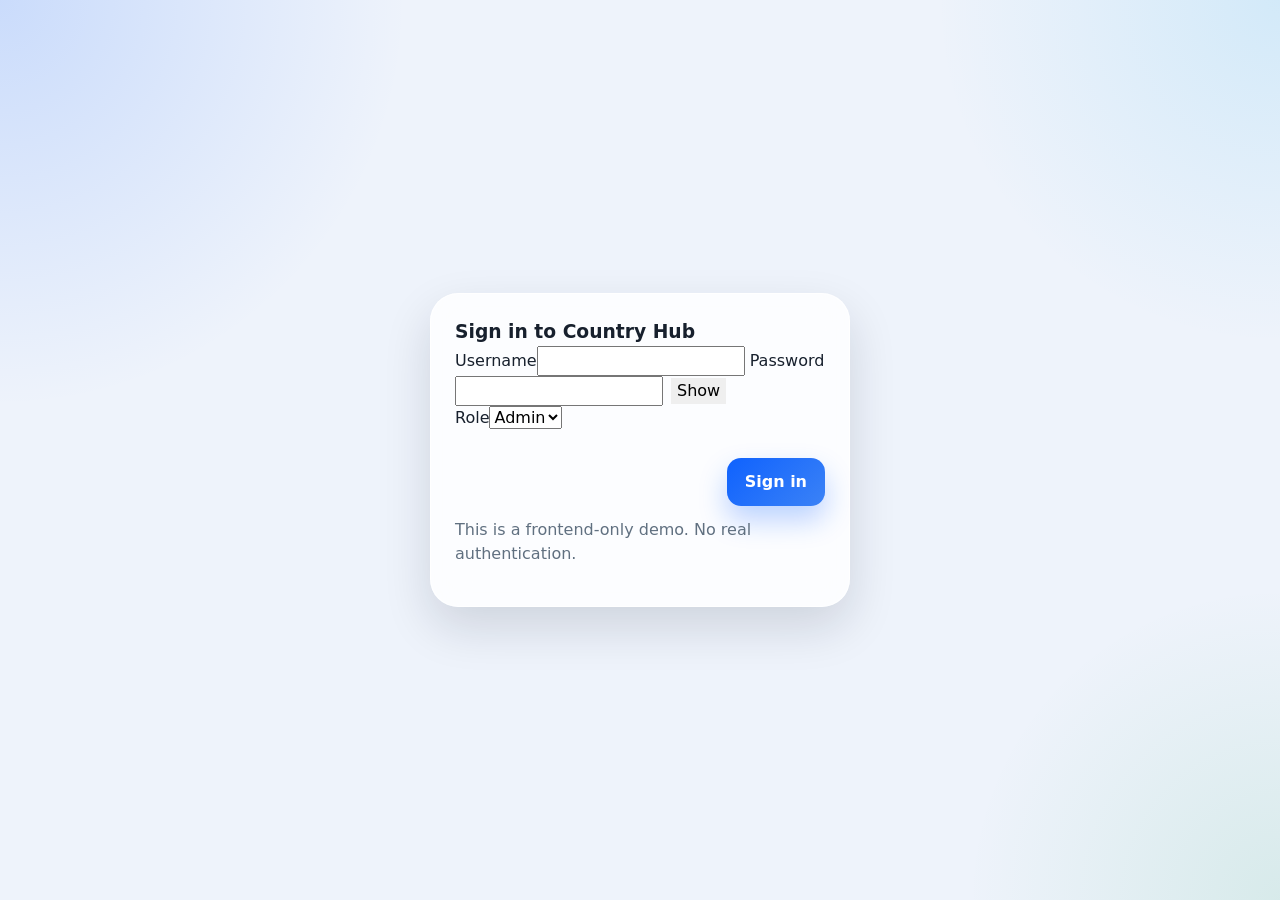
==== analytics.html @ e21aedff "chore: add remaining pages and page controllers" ====
<!doctype html>
<html lang="en">
<head>
  <meta charset="utf-8">
  <meta name="viewport" content="width=device-width,initial-scale=1">
  <title>Analytics — Country Hub</title>
  <link rel="stylesheet" href="css/style.css">
</head>
<body>
  <div id="topbar-container"></div>
  <div id="sidebar-container"></div>
  <main class="main-panel">
    <section class="panel">
      <div class="panel-header"><h3>Analytics</h3></div>
      <div class="panel-body">
        <div class="stat-card">
          <h4>Largest population</h4>
          <div id="largest"></div>
        </div>
        <div class="stat-card">
          <h4>Smallest population</h4>
          <div id="smallest"></div>
        </div>
        <div class="stat-card">
          <h4>Average population</h4>
          <div id="avg"></div>
        </div>
        <div class="stat-card">
          <h4>Countries per continent</h4>
          <div id="perContinent"></div>
        </div>
      </div>
    </section>
  </main>

  <script src="js/storage.js"></script>
  <script src="js/ui.js"></script>
  <script src="js/common.js"></script>
  <script src="js/analytics.js"></script>
</body>
</html>
---- css/style.css ----
:root {
  color-scheme: light;
  --bg: #eef3fb;
  --surface: #ffffff;
  --text: #17202d;
  --muted: #607080;
  --border: rgba(27, 36, 48, 0.1);
  --shadow: 0 20px 48px rgba(15, 23, 42, 0.14);
  --shadow-soft: 0 12px 26px rgba(15, 23, 42, 0.08);
  --primary: #0f62fe;
  --primary-dark: #0b4fd6;
  --success: #0f9d58;
  --warning: #c77700;
  --danger: #cb2d3e;
  --info: #0ea5e9;
  --radius-xl: 28px;
  --radius-lg: 20px;
  --radius-md: 16px;
  --transition: all 0.25s ease;
}

:root[data-theme="dark"] {
  color-scheme: dark;
  --bg: #0f1419;
  --surface: #1a1f2e;
  --text: #e8ecf1;
  --muted: #8d9aaf;
  --border: rgba(232, 236, 241, 0.1);
  --shadow: 0 20px 48px rgba(0, 0, 0, 0.4);
  --shadow-soft: 0 12px 26px rgba(0, 0, 0, 0.3);
}

* {
  box-sizing: border-box;
}

html {
  scroll-behavior: smooth;
}

body {
  margin: 0;
  min-height: 100vh;
  background:
    radial-gradient(circle at top left, rgba(15, 98, 254, 0.16), transparent 26%),
    radial-gradient(circle at right top, rgba(14, 165, 233, 0.12), transparent 22%),
    radial-gradient(circle at bottom right, rgba(15, 157, 88, 0.1), transparent 20%),
    var(--bg);
  color: var(--text);
  font-family: system-ui, -apple-system, BlinkMacSystemFont, "Segoe UI", sans-serif;
  line-height: 1.5;
  transition: var(--transition);
}

button,
input,
select {
  font: inherit;
  transition: var(--transition);
}

button {
  cursor: pointer;
  border: 0;
}

button:focus-visible,
input:focus-visible,
select:focus-visible {
  outline: 3px solid rgba(15, 98, 254, 0.25);
  outline-offset: 2px;
}

img {
  max-width: 100%;
  display: block;
}

.app-shell {
  display: grid;
  grid-template-columns: 280px minmax(0, 1fr);
  min-height: 100vh;
}

.sidebar {
  padding: 28px 20px;
  background: linear-gradient(180deg, #07101f 0%, #102240 100%);
  color: #eaf1ff;
  display: flex;
  flex-direction: column;
  gap: 28px;
  position: sticky;
  top: 0;
  align-self: start;
  min-height: 100vh;
  box-shadow: 0 24px 60px rgba(7, 16, 31, 0.22);
}

.brand {
  display: flex;
  align-items: center;
  gap: 14px;
}

.brand-mark {
  width: 52px;
  height: 52px;
  border-radius: 18px;
  display: grid;
  place-items: center;
  background: linear-gradient(135deg, #1f7aff, #69a6ff);
  color: white;
  font-weight: 800;
  letter-spacing: 0.08em;
  box-shadow: 0 16px 30px rgba(15, 98, 254, 0.35);
}

.brand h1 {
  margin: 0;
  font-size: 1.1rem;
}

.sidebar-nav {
  display: grid;
  gap: 10px;
}

.nav-item {
  text-decoration: none;
  color: rgba(234, 241, 255, 0.82);
  padding: 14px 16px;
  border-radius: 16px;
  background: rgba(255, 255, 255, 0.04);
  transition: transform 0.22s ease, background 0.22s ease, color 0.22s ease, box-shadow 0.22s ease;
}

.nav-item:hover,
.nav-item.active {
  background: rgba(255, 255, 255, 0.12);
  color: white;
  transform: translateX(4px);
  box-shadow: inset 0 0 0 1px rgba(255, 255, 255, 0.06);
}

.main-panel {
  padding: 28px;
  min-width: 0;
}

.topbar {
  background: rgba(255, 255, 255, 0.78);
  backdrop-filter: blur(18px);
  border: 1px solid rgba(255, 255, 255, 0.7);
  box-shadow: var(--shadow-soft);
  border-radius: var(--radius-xl);
  padding: 20px 22px;
  display: flex;
  align-items: center;
  justify-content: space-between;
  gap: 20px;
  margin-bottom: 24px;
  animation: fadeUp 0.45s ease both;
  transition: var(--transition);
}

:root[data-theme="dark"] .topbar {
  background: rgba(26, 31, 46, 0.78);
  border-color: rgba(232, 236, 241, 0.1);
}

.topbar h2,
.panel h3,
.modal-header h3,
.empty-state h4 {
  margin: 0;
}

.topbar-actions {
  display: flex;
  align-items: center;
  gap: 12px;
  flex-wrap: wrap;
  justify-content: flex-end;
}

.primary-button,
.secondary-button,
.icon-button,
.menu-toggle,
.danger-button,
.toast-close,
.sort-button {
  border-radius: 14px;
  transition: transform 0.22s ease, box-shadow 0.22s ease, background 0.22s ease, opacity 0.22s ease, color 0.22s ease;
}

.primary-button,
.secondary-button,
.danger-button {
  padding: 12px 18px;
  font-weight: 700;
}

.primary-button {
  background: linear-gradient(135deg, var(--primary), #3b82f6);
  color: white;
  box-shadow: 0 14px 28px rgba(15, 98, 254, 0.28);
}

.primary-button:hover {
  background: linear-gradient(135deg, var(--primary-dark), var(--primary));
  transform: translateY(-2px);
  box-shadow: 0 18px 34px rgba(15, 98, 254, 0.34);
}

.secondary-button {
  background: #eaf1ff;
  color: #0b4fd6;
  transition: var(--transition);
}

:root[data-theme="dark"] .secondary-button {
  background: rgba(15, 98, 254, 0.15);
  color: #6bb6ff;
}

.secondary-button:hover,
.icon-button:hover,
.menu-toggle:hover,
.action-button:hover,
.toast-close:hover {
  transform: translateY(-2px);
}

.menu-toggle,
.icon-button {
  width: 44px;
  height: 44px;
  display: grid;
  place-items: center;
  background: #eaf1ff;
  color: #0b4fd6;
  transition: var(--transition);
}

:root[data-theme="dark"] .menu-toggle,
:root[data-theme="dark"] .icon-button {
  background: rgba(15, 98, 254, 0.15);
  color: #6bb6ff;
}
  box-shadow: inset 0 0 0 1px rgba(15, 98, 254, 0.08);
}

.dashboard {
  display: grid;
  gap: 24px;
}

.stats-grid {
  display: grid;
  grid-template-columns: repeat(4, minmax(0, 1fr));
  gap: 18px;
}

.stat-card {
  background: rgba(255, 255, 255, 0.82);
  backdrop-filter: blur(12px);
  border: 1px solid rgba(255, 255, 255, 0.7);
  border-radius: var(--radius-lg);
  padding: 22px;
  box-shadow: var(--shadow-soft);
  transition: transform 0.22s ease, box-shadow 0.22s ease, background 0.25s ease, border-color 0.25s ease, color 0.25s ease;
  animation: fadeUp 0.5s ease both;
}

:root[data-theme="dark"] .stat-card {
  background: rgba(26, 31, 46, 0.82);
  border-color: rgba(232, 236, 241, 0.1);
}

.stat-card:hover {
  transform: translateY(-4px);
  box-shadow: 0 18px 32px rgba(15, 23, 42, 0.12);
}

:root[data-theme="dark"] .stat-card:hover {
  box-shadow: 0 18px 32px rgba(0, 0, 0, 0.4);
}

.stat-card strong {
  display: block;
  margin: 10px 0 6px;
  font-size: 2rem;
  line-height: 1;
}

.stat-card small,
.stat-label,
.field span,
.modal-header p,
.country-table td,
.empty-state p,
.confirm-message,
.loading-card p,
.toast p {
  color: var(--muted);
}

.accent-card {
  background: linear-gradient(160deg, #0f62fe, #3f8cff);
  color: white;
}

.accent-card .stat-label,
.accent-card small {
  color: rgba(255, 255, 255, 0.86);
}

.panel {
  background: rgba(255, 255, 255, 0.82);
  backdrop-filter: blur(18px);
  border: 1px solid rgba(255, 255, 255, 0.74);
  box-shadow: var(--shadow);
  border-radius: var(--radius-xl);
  padding: 24px;
  animation: fadeUp 0.56s ease both;
  transition: var(--transition);
}

:root[data-theme="dark"] .panel {
  background: rgba(26, 31, 46, 0.82);
  border-color: rgba(232, 236, 241, 0.1);
}

.panel-header {
  display: flex;
  align-items: end;
  justify-content: space-between;
  gap: 20px;
  margin-bottom: 18px;
}

.toolbar {
  display: flex;
  align-items: end;
  gap: 14px;
  flex-wrap: wrap;
  justify-content: flex-end;
}

.field {
  display: grid;
  gap: 8px;
}

.field-search {
  min-width: min(100%, 360px);
}

.field input,
.field select,
.country-form input,
.country-form select {
  width: 100%;
  border: 1px solid var(--border);
  background: #fff;
  color: var(--text);
  border-radius: 14px;
  padding: 13px 14px;
  outline: none;
  transition: border-color 0.2s ease, box-shadow 0.2s ease, background 0.2s ease, color 0.2s ease;
}

:root[data-theme="dark"] .field input,
:root[data-theme="dark"] .field select,
:root[data-theme="dark"] .country-form input,
:root[data-theme="dark"] .country-form select {
  background: rgba(232, 236, 241, 0.06);
  color: var(--text);
  border-color: var(--border);
}

.field input:hover,
.field select:hover,
.country-form input:hover,
.country-form select:hover {
  border-color: rgba(15, 98, 254, 0.22);
}

:root[data-theme="dark"] .field input:hover,
:root[data-theme="dark"] .field select:hover,
:root[data-theme="dark"] .country-form input:hover,
:root[data-theme="dark"] .country-form select:hover {
  border-color: rgba(107, 182, 255, 0.3);
}

.field input:focus,
.field select:focus,
.country-form input:focus,
.country-form select:focus {
  border-color: rgba(15, 98, 254, 0.5);
  box-shadow: 0 0 0 4px rgba(15, 98, 254, 0.12);
}

:root[data-theme="dark"] .field input:focus,
:root[data-theme="dark"] .field select:focus,
:root[data-theme="dark"] .country-form input:focus,
:root[data-theme="dark"] .country-form select:focus {
  border-color: rgba(107, 182, 255, 0.5);
  box-shadow: 0 0 0 4px rgba(107, 182, 255, 0.12);
}

.table-wrap {
  overflow-x: auto;
  border-radius: 22px;
  border: 1px solid rgba(15, 23, 42, 0.06);
}

.country-table {
  width: 100%;
  border-collapse: collapse;
  min-width: 900px;
  background: white;
  transition: var(--transition);
}

:root[data-theme="dark"] .country-table {
  background: #1a1f2e;
}

.country-table th,
.country-table td {
  text-align: left;
  padding: 16px 18px;
  border-bottom: 1px solid rgba(15, 23, 42, 0.06);
  transition: var(--transition);
}

:root[data-theme="dark"] .country-table th,
:root[data-theme="dark"] .country-table td {
  border-bottom-color: rgba(232, 236, 241, 0.1);
}

.country-table th {
  background: #f8fbff;
  color: #243248;
  font-size: 0.9rem;
  transition: var(--transition);
}

:root[data-theme="dark"] .country-table th {
  background: rgba(26, 31, 46, 0.5);
  color: #aac2e0;
}

.country-table tbody tr {
  transition: background 0.18s ease, transform 0.18s ease;
}

.country-table tbody tr:hover {
  background: #f9fbff;
  transform: scale(1.005);
}

:root[data-theme="dark"] .country-table tbody tr:hover {
  background: rgba(232, 236, 241, 0.06);
}

.country-name {
  font-weight: 700;
  color: var(--text);
}

.flag-wrap {
  width: 58px;
  height: 40px;
  border-radius: 12px;
  overflow: hidden;
  background: #edf3ff;
  display: grid;
  place-items: center;
}

.flag-image {
  width: 100%;
  height: 100%;
  object-fit: cover;
}

.flag-fallback {
  font-size: 0.72rem;
  font-weight: 800;
  color: #0b4fd6;
}

.action-group {
  display: flex;
  gap: 10px;
  flex-wrap: wrap;
}

.action-button {
  padding: 9px 13px;
  border-radius: 12px;
  font-weight: 700;
  background: #eef4ff;
  color: #0b4fd6;
  transition: transform 0.2s ease, box-shadow 0.2s ease, background 0.2s ease;
}

.action-button.danger {
  background: #fdecec;
  color: var(--danger);
}

.action-button:hover {
  box-shadow: 0 10px 22px rgba(15, 98, 254, 0.12);
}

.empty-state {
  text-align: center;
  padding: 52px 20px 28px;
  display: grid;
  justify-items: center;
  gap: 10px;
  background: linear-gradient(180deg, rgba(255, 255, 255, 0.9), rgba(248, 251, 255, 0.8));
  border-radius: 22px;
  border: 1px dashed rgba(15, 98, 254, 0.18);
  margin-top: 18px;
}

.empty-state::before {
  content: "";
  width: 78px;
  height: 78px;
  border-radius: 50%;
  background: radial-gradient(circle, rgba(15, 98, 254, 0.18), rgba(15, 98, 254, 0.04));
  box-shadow: inset 0 0 0 1px rgba(15, 98, 254, 0.1);
}

.empty-state h4,
.empty-state p {
  margin: 0;
}

.modal {
  position: fixed;
  inset: 0;
  display: none;
  align-items: center;
  justify-content: center;
  padding: 22px;
  z-index: 40;
  opacity: 0;
  transition: opacity 0.22s ease;
}

.modal.open {
  display: flex;
  opacity: 1;
}

.modal-backdrop {
  position: absolute;
  inset: 0;
  background: rgba(7, 16, 31, 0.54);
  backdrop-filter: blur(4px);
}

.modal-dialog {
  position: relative;
  width: min(100%, 720px);
  background: white;
  border-radius: 28px;
  padding: 24px;
  box-shadow: var(--shadow);
  z-index: 1;
  transform: translateY(14px) scale(0.98);
  animation: modalIn 0.24s ease forwards;
  transition: var(--transition);
}

:root[data-theme="dark"] .modal-dialog {
  background: #1a1f2e;
}

.modal-dialog-wide {
  width: min(100%, 800px);
}

.modal-dialog-small {
  width: min(100%, 480px);
}

.modal-header {
  display: flex;
  align-items: start;
  justify-content: space-between;
  gap: 18px;
  margin-bottom: 20px;
}

.country-form {
  display: grid;
  grid-template-columns: repeat(2, minmax(0, 1fr));
  gap: 16px;
}

.country-form .full-width,
.country-form .form-error,
.country-form .form-actions {
  grid-column: 1 / -1;
}

.country-form label {
  display: grid;
  gap: 8px;
}

.country-form label span {
  font-size: 0.92rem;
  font-weight: 600;
  color: #324055;
}

.form-error {
  margin: 0;
  color: var(--danger);
  font-weight: 600;
  min-height: 1.2em;
}

.form-actions {
  display: flex;
  justify-content: end;
  gap: 12px;
  padding-top: 8px;
}

.details-card {
  display: grid;
  gap: 20px;
}

.details-hero {
  display: flex;
  align-items: center;
  gap: 18px;
  padding: 18px;
  border-radius: 22px;
  background: linear-gradient(160deg, #f5f8ff, #eef4ff);
}

.details-flag {
  width: 88px;
  height: 62px;
  border-radius: 16px;
  object-fit: cover;
  box-shadow: var(--shadow-soft);
  background: white;
}

.details-hero h4,
.details-hero p {
  margin: 0;
}

.details-hero p {
  color: var(--muted);
  margin-top: 6px;
}

.details-grid {
  display: grid;
  grid-template-columns: repeat(2, minmax(0, 1fr));
  gap: 14px;
}

.details-grid div {
  padding: 16px;
  border-radius: 18px;
  background: #f8fbff;
  border: 1px solid rgba(15, 23, 42, 0.06);
  transition: transform 0.2s ease, box-shadow 0.2s ease;
}

.details-grid div:hover {
  transform: translateY(-2px);
  box-shadow: 0 12px 24px rgba(15, 23, 42, 0.08);
}

.details-grid dt {
  font-size: 0.8rem;
  text-transform: uppercase;
  letter-spacing: 0.08em;
  color: var(--muted);
  margin-bottom: 8px;
}

.details-grid dd {
  margin: 0;
  font-weight: 700;
  color: var(--text);
  word-break: break-word;
}

.details-full {
  grid-column: 1 / -1;
}

.confirm-message {
  color: var(--muted);
  line-height: 1.6;
  padding-bottom: 8px;
}

.loading-overlay {
  position: fixed;
  inset: 0;
  background: rgba(12, 20, 34, 0.28);
  backdrop-filter: blur(8px);
  display: grid;
  place-items: center;
  z-index: 90;
  opacity: 0;
  pointer-events: none;
  transition: opacity 0.2s ease;
}

.loading-overlay.visible {
  opacity: 1;
  pointer-events: auto;
}

.loading-overlay[hidden] {
  display: none !important;
}

.loading-card {
  display: flex;
  align-items: center;
  gap: 16px;
  padding: 18px 20px;
  border-radius: 22px;
  background: rgba(255, 255, 255, 0.96);
  box-shadow: var(--shadow);
  min-width: min(92vw, 360px);
}

.spinner {
  width: 44px;
  height: 44px;
  border-radius: 50%;
  border: 4px solid rgba(15, 98, 254, 0.12);
  border-top-color: var(--primary);
  animation: spin 0.85s linear infinite;
  flex: none;
}

.toast-container {
  position: fixed;
  right: 20px;
  bottom: 20px;
  display: grid;
  gap: 12px;
  z-index: 80;
  width: min(100%, 360px);
}

.toast {
  display: flex;
  align-items: flex-start;
  justify-content: space-between;
  gap: 12px;
  padding: 14px 16px;
  border-radius: 18px;
  background: rgba(255, 255, 255, 0.92);
  border: 1px solid rgba(15, 23, 42, 0.08);
  box-shadow: var(--shadow);
  backdrop-filter: blur(16px);
  transform: translateY(16px);
  opacity: 0;
  transition: transform 0.22s ease, opacity 0.22s ease;
}

:root[data-theme="dark"] .toast {
  background: rgba(26, 31, 46, 0.92);
  border-color: rgba(232, 236, 241, 0.1);
}

.toast-show {
  transform: translateY(0);
  opacity: 1;
}

.toast strong,
.loading-card strong {
  display: block;
  margin-bottom: 4px;
  color: var(--text);
}

.toast-success {
  border-left: 4px solid var(--success);
}

.toast-error {
  border-left: 4px solid var(--danger);
}

.toast-info {
  border-left: 4px solid var(--info);
}

.toast-close {
  width: 34px;
  height: 34px;
  border-radius: 999px;
  background: #f4f7fc;
  color: #314158;
  flex: none;
}

.no-scroll {
  overflow: hidden;
}

.sortable {
  cursor: pointer;
  user-select: none;
}

.sort-button {
  background: none;
  border: none;
  color: inherit;
  cursor: pointer;
  padding: 0;
  font-weight: 700;
  display: flex;
  align-items: center;
  gap: 6px;
  transition: var(--transition);
}

.sort-button:hover {
  color: var(--primary);
}

:root[data-theme="dark"] .sort-button:hover {
  color: #6bb6ff;
}

.sort-indicator {
  display: inline-block;
  width: 16px;
  height: 16px;
  text-align: center;
  font-size: 0.9rem;
  line-height: 1;
  font-weight: 700;
  opacity: 0.5;
  transition: opacity 0.22s ease;
}

.sort-button.active .sort-indicator {
  opacity: 1;
}

@keyframes spin {
  to { transform: rotate(360deg); }
}

@keyframes fadeUp {
  from { opacity: 0; transform: translateY(10px); }
  to { opacity: 1; transform: translateY(0); }
}

@keyframes modalIn {
  from { opacity: 0; transform: translateY(18px) scale(0.97); }
  to { opacity: 1; transform: translateY(0) scale(1); }
}

@media (prefers-reduced-motion: reduce) {
  *,
  *::before,
  *::after {
    animation-duration: 0.01ms !important;
    animation-iteration-count: 1 !important;
    transition-duration: 0.01ms !important;
    scroll-behavior: auto !important;
  }
}
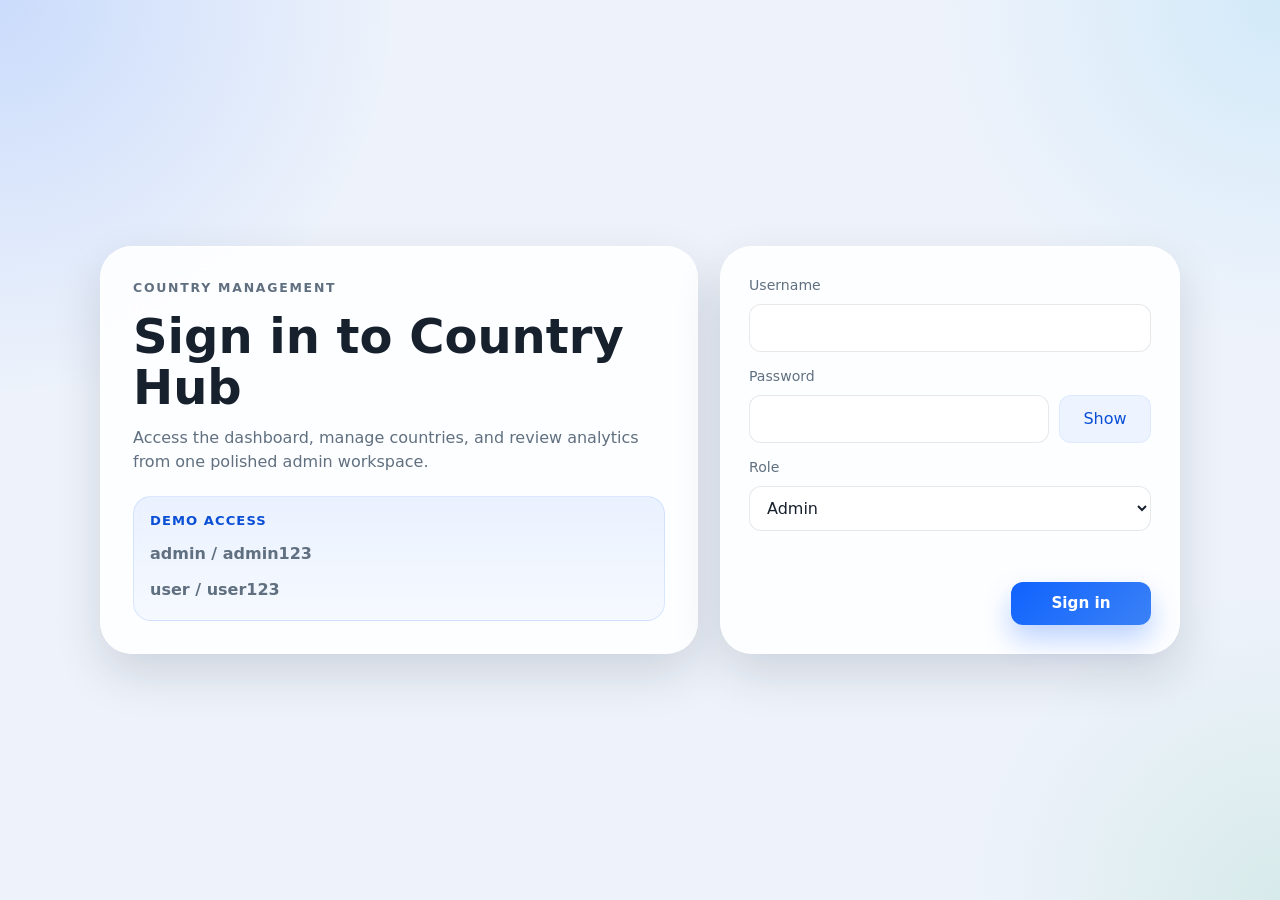
==== commit 6cb453a3: "style: refine dashboard and login UI" ====
--- a/analytics.html
+++ b/analytics.html
@@ -12,7 +12,7 @@
   <main class="main-panel">
     <section class="panel">
       <div class="panel-header"><h3>Analytics</h3></div>
-      <div class="panel-body">
+      <div class="panel-body analytics-grid">
         <div class="stat-card">
           <h4>Largest population</h4>
           <div id="largest"></div>
--- a/css/style.css
+++ b/css/style.css
@@ -78,21 +78,25 @@
 
 .app-shell {
   display: grid;
-  grid-template-columns: 280px minmax(0, 1fr);
+  grid-template-columns: 250px minmax(0, 1fr);
+  gap: 20px;
   min-height: 100vh;
 }
 
 .sidebar {
-  padding: 28px 20px;
+  padding: 20px 16px;
   background: linear-gradient(180deg, #07101f 0%, #102240 100%);
   color: #eaf1ff;
   display: flex;
   flex-direction: column;
-  gap: 28px;
+  gap: 18px;
   position: sticky;
-  top: 0;
+  top: 20px;
   align-self: start;
-  min-height: 100vh;
+  height: fit-content;
+  max-height: calc(100vh - 40px);
+  overflow: auto;
+  border-radius: 24px;
   box-shadow: 0 24px 60px rgba(7, 16, 31, 0.22);
 }
 
@@ -103,9 +107,9 @@
 }
 
 .brand-mark {
-  width: 52px;
-  height: 52px;
-  border-radius: 18px;
+  width: 46px;
+  height: 46px;
+  border-radius: 16px;
   display: grid;
   place-items: center;
   background: linear-gradient(135deg, #1f7aff, #69a6ff);
@@ -122,15 +126,16 @@
 
 .sidebar-nav {
   display: grid;
-  gap: 10px;
+  gap: 8px;
 }
 
 .nav-item {
   text-decoration: none;
   color: rgba(234, 241, 255, 0.82);
-  padding: 14px 16px;
-  border-radius: 16px;
+  padding: 11px 14px;
+  border-radius: 14px;
   background: rgba(255, 255, 255, 0.04);
+  font-size: 0.95rem;
   transition: transform 0.22s ease, background 0.22s ease, color 0.22s ease, box-shadow 0.22s ease;
 }
 
@@ -143,7 +148,7 @@
 }
 
 .main-panel {
-  padding: 28px;
+  padding: 20px 20px 20px 0;
   min-width: 0;
 }
 
@@ -152,13 +157,13 @@
   backdrop-filter: blur(18px);
   border: 1px solid rgba(255, 255, 255, 0.7);
   box-shadow: var(--shadow-soft);
-  border-radius: var(--radius-xl);
-  padding: 20px 22px;
+  border-radius: 24px;
+  padding: 14px 18px;
   display: flex;
   align-items: center;
   justify-content: space-between;
-  gap: 20px;
-  margin-bottom: 24px;
+  gap: 14px;
+  margin-bottom: 18px;
   animation: fadeUp 0.45s ease both;
   transition: var(--transition);
 }
@@ -178,7 +183,7 @@
 .topbar-actions {
   display: flex;
   align-items: center;
-  gap: 12px;
+  gap: 10px;
   flex-wrap: wrap;
   justify-content: flex-end;
 }
@@ -197,8 +202,10 @@
 .primary-button,
 .secondary-button,
 .danger-button {
-  padding: 12px 18px;
+  padding: 10px 14px;
   font-weight: 700;
+  border-radius: 12px;
+  font-size: 0.95rem;
 }
 
 .primary-button {
@@ -234,13 +241,14 @@
 
 .menu-toggle,
 .icon-button {
-  width: 44px;
-  height: 44px;
+  width: 40px;
+  height: 40px;
   display: grid;
   place-items: center;
   background: #eaf1ff;
   color: #0b4fd6;
   transition: var(--transition);
+  border-radius: 12px;
 }
 
 :root[data-theme="dark"] .menu-toggle,
@@ -248,18 +256,20 @@
   background: rgba(15, 98, 254, 0.15);
   color: #6bb6ff;
 }
-  box-shadow: inset 0 0 0 1px rgba(15, 98, 254, 0.08);
+
+.app-shell {
+  align-items: start;
 }
 
 .dashboard {
   display: grid;
-  gap: 24px;
+  gap: 18px;
 }
 
 .stats-grid {
   display: grid;
   grid-template-columns: repeat(4, minmax(0, 1fr));
-  gap: 18px;
+  gap: 14px;
 }
 
 .stat-card {
@@ -267,7 +277,7 @@
   backdrop-filter: blur(12px);
   border: 1px solid rgba(255, 255, 255, 0.7);
   border-radius: var(--radius-lg);
-  padding: 22px;
+  padding: 18px 18px 17px;
   box-shadow: var(--shadow-soft);
   transition: transform 0.22s ease, box-shadow 0.22s ease, background 0.25s ease, border-color 0.25s ease, color 0.25s ease;
   animation: fadeUp 0.5s ease both;
@@ -289,8 +299,8 @@
 
 .stat-card strong {
   display: block;
-  margin: 10px 0 6px;
-  font-size: 2rem;
+  margin: 8px 0 4px;
+  font-size: 1.7rem;
   line-height: 1;
 }
 
@@ -322,7 +332,7 @@
   border: 1px solid rgba(255, 255, 255, 0.74);
   box-shadow: var(--shadow);
   border-radius: var(--radius-xl);
-  padding: 24px;
+  padding: 20px;
   animation: fadeUp 0.56s ease both;
   transition: var(--transition);
 }
@@ -334,18 +344,69 @@
 
 .panel-header {
   display: flex;
-  align-items: end;
+  align-items: center;
   justify-content: space-between;
-  gap: 20px;
-  margin-bottom: 18px;
+  gap: 16px;
+  margin-bottom: 14px;
 }
 
 .toolbar {
   display: flex;
-  align-items: end;
-  gap: 14px;
+  align-items: center;
+  gap: 10px;
   flex-wrap: wrap;
   justify-content: flex-end;
+}
+
+.toolbar > div {
+  display: flex;
+  align-items: center;
+  gap: 10px;
+  flex-wrap: wrap;
+}
+
+.dashboard .panel-body,
+.analytics-grid,
+.card-grid {
+  display: grid;
+  gap: 14px;
+}
+
+.dashboard #dashboard-widgets,
+.analytics-grid {
+  grid-template-columns: repeat(2, minmax(0, 1fr));
+}
+
+.card-grid {
+  grid-template-columns: repeat(auto-fit, minmax(250px, 1fr));
+}
+
+.dashboard #top-populated,
+.dashboard #recent-searches {
+  min-height: 100%;
+}
+
+.dashboard #topPopList,
+.dashboard #recentSearches {
+  display: grid;
+  gap: 10px;
+  margin: 14px 0 0;
+  padding-left: 18px;
+}
+
+.dashboard #recentSearches {
+  list-style: none;
+  padding-left: 0;
+}
+
+.dashboard #recentSearches li {
+  margin: 0;
+}
+
+.dashboard #recentSearches .secondary-button {
+  width: 100%;
+  justify-content: flex-start;
+  text-align: left;
 }
 
 .field {
@@ -365,8 +426,8 @@
   border: 1px solid var(--border);
   background: #fff;
   color: var(--text);
-  border-radius: 14px;
-  padding: 13px 14px;
+  border-radius: 12px;
+  padding: 11px 13px;
   outline: none;
   transition: border-color 0.2s ease, box-shadow 0.2s ease, background 0.2s ease, color 0.2s ease;
 }
@@ -431,7 +492,7 @@
 .country-table th,
 .country-table td {
   text-align: left;
-  padding: 16px 18px;
+  padding: 13px 16px;
   border-bottom: 1px solid rgba(15, 23, 42, 0.06);
   transition: var(--transition);
 }
@@ -495,13 +556,13 @@
 
 .action-group {
   display: flex;
-  gap: 10px;
+  gap: 8px;
   flex-wrap: wrap;
 }
 
 .action-button {
-  padding: 9px 13px;
-  border-radius: 12px;
+  padding: 8px 12px;
+  border-radius: 10px;
   font-weight: 700;
   background: #eef4ff;
   color: #0b4fd6;
@@ -519,7 +580,7 @@
 
 .empty-state {
   text-align: center;
-  padding: 52px 20px 28px;
+  padding: 44px 18px 24px;
   display: grid;
   justify-items: center;
   gap: 10px;
@@ -571,8 +632,8 @@
   position: relative;
   width: min(100%, 720px);
   background: white;
-  border-radius: 28px;
-  padding: 24px;
+  border-radius: 24px;
+  padding: 20px;
   box-shadow: var(--shadow);
   z-index: 1;
   transform: translateY(14px) scale(0.98);
@@ -603,7 +664,7 @@
 .country-form {
   display: grid;
   grid-template-columns: repeat(2, minmax(0, 1fr));
-  gap: 16px;
+  gap: 14px;
 }
 
 .country-form .full-width,
@@ -618,7 +679,7 @@
 }
 
 .country-form label span {
-  font-size: 0.92rem;
+  font-size: 0.88rem;
   font-weight: 600;
   color: #324055;
 }
@@ -634,7 +695,226 @@
   display: flex;
   justify-content: end;
   gap: 12px;
-  padding-top: 8px;
+  padding-top: 4px;
+}
+
+.login-page {
+  min-height: 100vh;
+  display: grid;
+  place-items: center;
+  padding: 24px;
+}
+
+.login-shell {
+  width: min(100%, 1080px);
+  display: grid;
+  grid-template-columns: minmax(0, 1.05fr) minmax(360px, 460px);
+  gap: 22px;
+  align-items: stretch;
+}
+
+.login-panel,
+.login-form-card {
+  background: rgba(255, 255, 255, 0.88);
+  backdrop-filter: blur(18px);
+  border: 1px solid rgba(255, 255, 255, 0.74);
+  box-shadow: var(--shadow);
+  border-radius: 32px;
+}
+
+.login-panel {
+  padding: 32px;
+  display: grid;
+  gap: 18px;
+}
+
+.login-copy {
+  display: grid;
+  gap: 10px;
+}
+
+.login-kicker {
+  margin: 0;
+  font-size: 0.78rem;
+  font-weight: 800;
+  letter-spacing: 0.14em;
+  text-transform: uppercase;
+  color: var(--primary);
+}
+
+.login-copy h1 {
+  margin: 0;
+  font-size: clamp(2rem, 4vw, 3rem);
+  line-height: 1.05;
+}
+
+.login-copy p {
+  margin: 0;
+  max-width: 50ch;
+  color: var(--muted);
+}
+
+.login-form-card {
+  padding: 28px;
+  display: grid;
+  gap: 18px;
+  align-content: start;
+}
+
+.login-form {
+  display: grid;
+  gap: 14px;
+}
+
+.login-form .field {
+  gap: 8px;
+}
+
+.login-form .field span {
+  font-size: 0.88rem;
+}
+
+.password-row {
+  display: flex;
+  align-items: stretch;
+  gap: 10px;
+}
+
+.password-row input {
+  flex: 1;
+  min-width: 0;
+}
+
+.toggle-password {
+  flex: none;
+  min-width: 92px;
+  padding-inline: 14px;
+  border-radius: 12px;
+  background: #eef4ff;
+  color: #0b4fd6;
+  border: 1px solid rgba(15, 98, 254, 0.08);
+}
+
+:root[data-theme="dark"] .toggle-password {
+  background: rgba(15, 98, 254, 0.15);
+  color: #6bb6ff;
+  border-color: rgba(107, 182, 255, 0.2);
+}
+
+.toggle-password:hover {
+  transform: translateY(-1px);
+}
+
+.credential-card {
+  padding: 14px 16px;
+  border-radius: 18px;
+  background: linear-gradient(180deg, rgba(15, 98, 254, 0.08), rgba(15, 98, 254, 0.03));
+  border: 1px solid rgba(15, 98, 254, 0.12);
+  display: grid;
+  gap: 8px;
+}
+
+.credential-card strong {
+  font-size: 0.82rem;
+  letter-spacing: 0.08em;
+  text-transform: uppercase;
+  color: var(--primary-dark);
+}
+
+.credential-card p {
+  margin: 0;
+  color: var(--muted);
+  font-weight: 600;
+}
+
+.login-actions {
+  justify-content: flex-end;
+}
+
+.login-actions .primary-button {
+  min-width: 140px;
+}
+
+.login-note {
+  margin: 0;
+  color: var(--muted);
+  font-size: 0.95rem;
+}
+
+.favorites-body {
+  display: grid;
+  gap: 14px;
+}
+
+.favorites-controls {
+  display: flex;
+  justify-content: flex-end;
+}
+
+.favorite-card {
+  display: grid;
+  gap: 14px;
+}
+
+.favorite-card-head {
+  display: flex;
+  align-items: center;
+  gap: 12px;
+}
+
+.favorite-card-title {
+  display: grid;
+  gap: 3px;
+}
+
+.favorite-card-title strong {
+  font-size: 1rem;
+}
+
+.favorite-card-meta {
+  color: var(--muted);
+  font-size: 0.95rem;
+}
+
+.favorite-card-actions {
+  display: flex;
+  gap: 10px;
+  flex-wrap: wrap;
+}
+
+.favorite-empty {
+  margin: 0;
+  color: var(--muted);
+}
+
+.country-card {
+  display: grid;
+  gap: 14px;
+}
+
+.country-card-head {
+  display: flex;
+  gap: 12px;
+  align-items: center;
+}
+
+.country-card-flag {
+  width: 72px;
+  height: 48px;
+}
+
+.country-card-actions,
+.details-actions,
+.settings-actions {
+  display: flex;
+  gap: 8px;
+  justify-content: flex-end;
+  flex-wrap: wrap;
+}
+
+.settings-body {
+  display: grid;
+  gap: 16px;
 }
 
 .details-card {
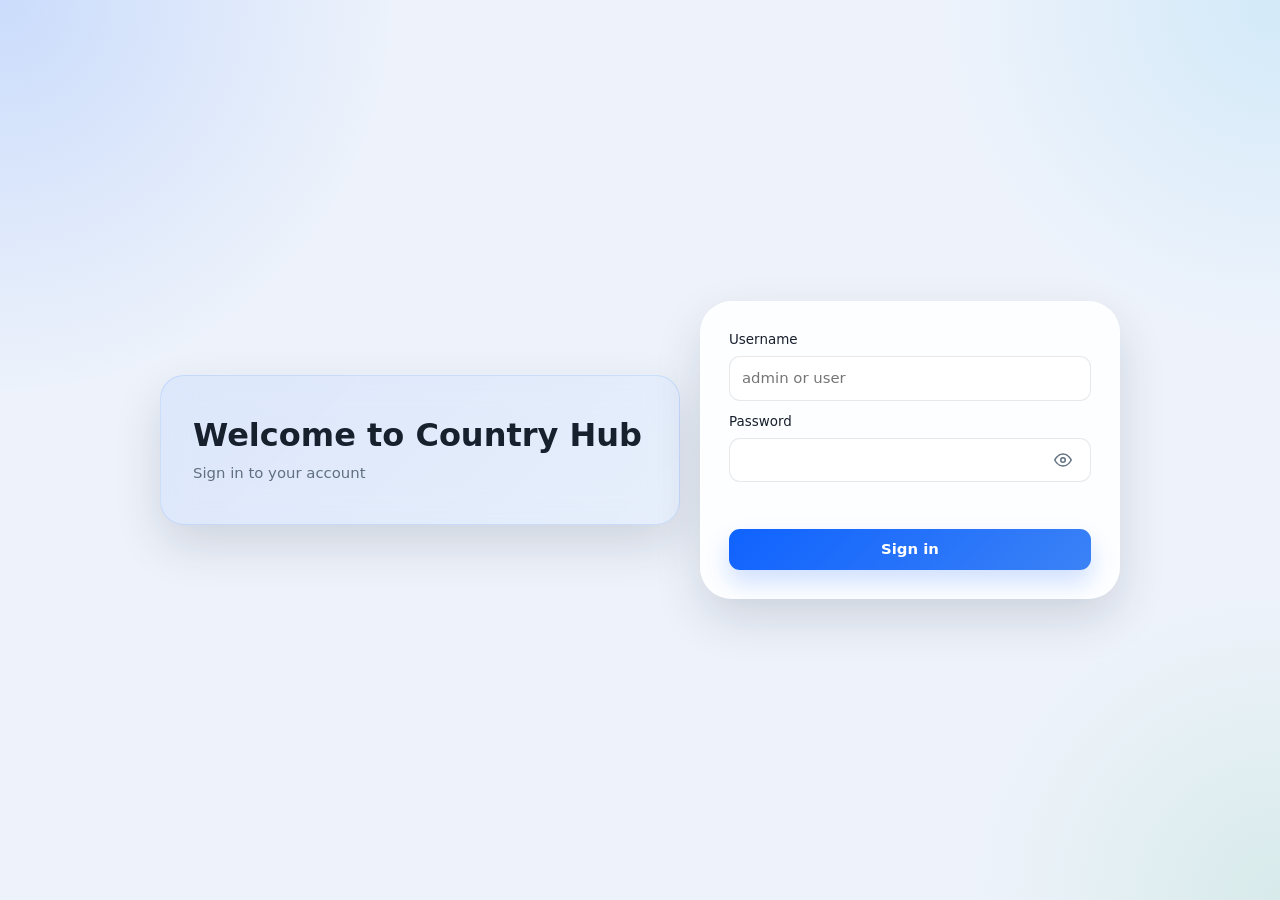
==== commit 786241bc: "fix: stabilize responsive shell layout and sidebar toggle" ====
--- a/analytics.html
+++ b/analytics.html
@@ -35,7 +35,7 @@
 
   <script src="js/storage.js"></script>
   <script src="js/ui.js"></script>
-  <script src="js/common.js"></script>
+  <script src="js/common.js?v=20260512"></script>
   <script src="js/analytics.js"></script>
 </body>
 </html>
--- a/css/style.css
+++ b/css/style.css
@@ -52,6 +52,25 @@
   transition: var(--transition);
 }
 
+body:not(.login-page) {
+  display: grid;
+  grid-template-columns: 240px minmax(0, 1fr);
+  gap: 16px;
+  align-items: start;
+}
+
+#topbar-container {
+  grid-column: 1 / -1;
+}
+
+#sidebar-container {
+  grid-column: 1;
+}
+
+.main-panel {
+  grid-column: 2;
+}
+
 button,
 input,
 select {
@@ -78,26 +97,26 @@
 
 .app-shell {
   display: grid;
-  grid-template-columns: 250px minmax(0, 1fr);
-  gap: 20px;
+  grid-template-columns: 240px minmax(0, 1fr);
+  gap: 16px;
   min-height: 100vh;
 }
 
 .sidebar {
-  padding: 20px 16px;
+  padding: 16px 14px;
   background: linear-gradient(180deg, #07101f 0%, #102240 100%);
   color: #eaf1ff;
   display: flex;
   flex-direction: column;
-  gap: 18px;
+  gap: 12px;
   position: sticky;
-  top: 20px;
+  top: 16px;
   align-self: start;
   height: fit-content;
-  max-height: calc(100vh - 40px);
+  max-height: calc(100vh - 32px);
   overflow: auto;
-  border-radius: 24px;
-  box-shadow: 0 24px 60px rgba(7, 16, 31, 0.22);
+  border-radius: 20px;
+  box-shadow: 0 16px 40px rgba(7, 16, 31, 0.18);
 }
 
 .brand {
@@ -131,12 +150,12 @@
 
 .nav-item {
   text-decoration: none;
-  color: rgba(234, 241, 255, 0.82);
-  padding: 11px 14px;
-  border-radius: 14px;
-  background: rgba(255, 255, 255, 0.04);
-  font-size: 0.95rem;
-  transition: transform 0.22s ease, background 0.22s ease, color 0.22s ease, box-shadow 0.22s ease;
+  color: rgba(234, 241, 255, 0.78);
+  padding: 9px 12px;
+  border-radius: 12px;
+  background: rgba(255, 255, 255, 0.03);
+  font-size: 0.93rem;
+  transition: transform 0.2s ease, background 0.2s ease, color 0.2s ease, box-shadow 0.2s ease;
 }
 
 .nav-item:hover,
@@ -148,23 +167,25 @@
 }
 
 .main-panel {
-  padding: 20px 20px 20px 0;
+  padding: 16px 16px 16px 0;
   min-width: 0;
+  max-width: 1560px;
+  margin: 0 auto;
 }
 
 .topbar {
-  background: rgba(255, 255, 255, 0.78);
-  backdrop-filter: blur(18px);
-  border: 1px solid rgba(255, 255, 255, 0.7);
-  box-shadow: var(--shadow-soft);
-  border-radius: 24px;
-  padding: 14px 18px;
+  background: rgba(255, 255, 255, 0.8);
+  backdrop-filter: blur(16px);
+  border: 1px solid rgba(255, 255, 255, 0.72);
+  box-shadow: 0 2px 12px rgba(0, 0, 0, 0.06);
+  border-radius: 20px;
+  padding: 11px 16px;
   display: flex;
   align-items: center;
   justify-content: space-between;
-  gap: 14px;
-  margin-bottom: 18px;
-  animation: fadeUp 0.45s ease both;
+  gap: 12px;
+  margin-bottom: 14px;
+  animation: fadeUp 0.4s ease both;
   transition: var(--transition);
 }
 
@@ -195,29 +216,30 @@
 .danger-button,
 .toast-close,
 .sort-button {
-  border-radius: 14px;
-  transition: transform 0.22s ease, box-shadow 0.22s ease, background 0.22s ease, opacity 0.22s ease, color 0.22s ease;
+  border-radius: 12px;
+  transition: transform 0.2s ease, box-shadow 0.2s ease, background 0.2s ease, opacity 0.2s ease, color 0.2s ease;
+  font-weight: 600;
 }
 
 .primary-button,
 .secondary-button,
 .danger-button {
-  padding: 10px 14px;
+  padding: 9px 13px;
   font-weight: 700;
-  border-radius: 12px;
-  font-size: 0.95rem;
+  border-radius: 11px;
+  font-size: 0.93rem;
 }
 
 .primary-button {
   background: linear-gradient(135deg, var(--primary), #3b82f6);
   color: white;
-  box-shadow: 0 14px 28px rgba(15, 98, 254, 0.28);
+  box-shadow: 0 12px 24px rgba(15, 98, 254, 0.2);
 }
 
 .primary-button:hover {
   background: linear-gradient(135deg, var(--primary-dark), var(--primary));
   transform: translateY(-2px);
-  box-shadow: 0 18px 34px rgba(15, 98, 254, 0.34);
+  box-shadow: 0 16px 32px rgba(15, 98, 254, 0.28);
 }
 
 .secondary-button {
@@ -241,14 +263,16 @@
 
 .menu-toggle,
 .icon-button {
-  width: 40px;
-  height: 40px;
-  display: grid;
+  width: 36px;
+  height: 36px;
+  display: none;
   place-items: center;
   background: #eaf1ff;
   color: #0b4fd6;
   transition: var(--transition);
-  border-radius: 12px;
+  border-radius: 11px;
+  border: none;
+  cursor: pointer;
 }
 
 :root[data-theme="dark"] .menu-toggle,
@@ -263,7 +287,7 @@
 
 .dashboard {
   display: grid;
-  gap: 18px;
+  gap: 14px;
 }
 
 .stats-grid {
@@ -273,14 +297,14 @@
 }
 
 .stat-card {
-  background: rgba(255, 255, 255, 0.82);
-  backdrop-filter: blur(12px);
-  border: 1px solid rgba(255, 255, 255, 0.7);
-  border-radius: var(--radius-lg);
-  padding: 18px 18px 17px;
-  box-shadow: var(--shadow-soft);
-  transition: transform 0.22s ease, box-shadow 0.22s ease, background 0.25s ease, border-color 0.25s ease, color 0.25s ease;
-  animation: fadeUp 0.5s ease both;
+  background: rgba(255, 255, 255, 0.85);
+  backdrop-filter: blur(10px);
+  border: 1px solid rgba(255, 255, 255, 0.72);
+  border-radius: 18px;
+  padding: 15px 16px;
+  box-shadow: 0 2px 8px rgba(0, 0, 0, 0.04);
+  transition: transform 0.2s ease, box-shadow 0.2s ease, background 0.2s ease, border-color 0.2s ease;
+  animation: fadeUp 0.45s ease both;
 }
 
 :root[data-theme="dark"] .stat-card {
@@ -299,9 +323,9 @@
 
 .stat-card strong {
   display: block;
-  margin: 8px 0 4px;
-  font-size: 1.7rem;
-  line-height: 1;
+  margin: 6px 0 2px;
+  font-size: 1.6rem;
+  line-height: 1.1;
 }
 
 .stat-card small,
@@ -346,8 +370,8 @@
   display: flex;
   align-items: center;
   justify-content: space-between;
-  gap: 16px;
-  margin-bottom: 14px;
+  gap: 14px;
+  margin-bottom: 12px;
 }
 
 .toolbar {
@@ -369,7 +393,7 @@
 .analytics-grid,
 .card-grid {
   display: grid;
-  gap: 14px;
+  gap: 12px;
 }
 
 .dashboard #dashboard-widgets,
@@ -386,21 +410,36 @@
   min-height: 100%;
 }
 
-.dashboard #topPopList,
+.dashboard #topPopList {
+  display: grid;
+  gap: 8px;
+  margin: 10px 0 0;
+  padding-left: 18px;
+}
+
 .dashboard #recentSearches {
   display: grid;
-  gap: 10px;
-  margin: 14px 0 0;
-  padding-left: 18px;
-}
-
-.dashboard #recentSearches {
+  gap: 8px;
+  margin: 10px 0 0;
   list-style: none;
   padding-left: 0;
 }
 
 .dashboard #recentSearches li {
   margin: 0;
+}
+
+.dashboard #recentSearches.empty {
+  min-height: 60px;
+  display: flex;
+  align-items: center;
+  justify-content: center;
+}
+
+.dashboard #recentSearches.empty::after {
+  content: "No recent searches";
+  font-size: 0.87rem;
+  color: var(--muted);
 }
 
 .dashboard #recentSearches .secondary-button {
@@ -426,9 +465,10 @@
   border: 1px solid var(--border);
   background: #fff;
   color: var(--text);
-  border-radius: 12px;
-  padding: 11px 13px;
+  border-radius: 11px;
+  padding: 10px 12px;
   outline: none;
+  font-size: 0.93rem;
   transition: border-color 0.2s ease, box-shadow 0.2s ease, background 0.2s ease, color 0.2s ease;
 }
 
@@ -706,11 +746,11 @@
 }
 
 .login-shell {
-  width: min(100%, 1080px);
-  display: grid;
-  grid-template-columns: minmax(0, 1.05fr) minmax(360px, 460px);
-  gap: 22px;
-  align-items: stretch;
+  width: min(100%, 960px);
+  display: grid;
+  grid-template-columns: minmax(0, 1fr) minmax(340px, 420px);
+  gap: 20px;
+  align-items: center;
 }
 
 .login-panel,
@@ -723,116 +763,110 @@
 }
 
 .login-panel {
-  padding: 32px;
-  display: grid;
-  gap: 18px;
+  padding: 40px 32px;
+  display: grid;
+  gap: 12px;
+  background: linear-gradient(135deg, rgba(15, 98, 254, 0.08) 0%, rgba(107, 182, 255, 0.06) 100%);
+  border: 1px solid rgba(15, 98, 254, 0.12);
+  border-radius: 24px;
 }
 
 .login-copy {
   display: grid;
-  gap: 10px;
-}
-
-.login-kicker {
-  margin: 0;
-  font-size: 0.78rem;
-  font-weight: 800;
-  letter-spacing: 0.14em;
-  text-transform: uppercase;
-  color: var(--primary);
+  gap: 8px;
 }
 
 .login-copy h1 {
   margin: 0;
-  font-size: clamp(2rem, 4vw, 3rem);
-  line-height: 1.05;
+  font-size: 2rem;
+  line-height: 1.2;
+  font-weight: 700;
 }
 
 .login-copy p {
   margin: 0;
-  max-width: 50ch;
+  font-size: 0.93rem;
   color: var(--muted);
+  line-height: 1.5;
 }
 
 .login-form-card {
   padding: 28px;
   display: grid;
-  gap: 18px;
+  gap: 14px;
   align-content: start;
 }
 
 .login-form {
   display: grid;
-  gap: 14px;
+  gap: 11px;
 }
 
 .login-form .field {
-  gap: 8px;
+  gap: 6px;
 }
 
 .login-form .field span {
-  font-size: 0.88rem;
-}
-
-.password-row {
-  display: flex;
-  align-items: stretch;
-  gap: 10px;
-}
-
-.password-row input {
+  font-size: 0.84rem;
+  font-weight: 500;
+  color: var(--text);
+}
+
+.password-field {
+  display: flex;
+  align-items: center;
+  position: relative;
+}
+
+.password-field input {
   flex: 1;
-  min-width: 0;
-}
-
-.toggle-password {
-  flex: none;
-  min-width: 92px;
-  padding-inline: 14px;
-  border-radius: 12px;
-  background: #eef4ff;
-  color: #0b4fd6;
-  border: 1px solid rgba(15, 98, 254, 0.08);
-}
-
-:root[data-theme="dark"] .toggle-password {
-  background: rgba(15, 98, 254, 0.15);
-  color: #6bb6ff;
-  border-color: rgba(107, 182, 255, 0.2);
-}
-
-.toggle-password:hover {
-  transform: translateY(-1px);
-}
-
-.credential-card {
-  padding: 14px 16px;
-  border-radius: 18px;
-  background: linear-gradient(180deg, rgba(15, 98, 254, 0.08), rgba(15, 98, 254, 0.03));
-  border: 1px solid rgba(15, 98, 254, 0.12);
-  display: grid;
-  gap: 8px;
-}
-
-.credential-card strong {
-  font-size: 0.82rem;
-  letter-spacing: 0.08em;
-  text-transform: uppercase;
-  color: var(--primary-dark);
-}
-
-.credential-card p {
-  margin: 0;
+  padding-right: 40px;
+}
+
+.password-toggle {
+  position: absolute;
+  right: 12px;
+  width: 32px;
+  height: 32px;
+  display: flex;
+  align-items: center;
+  justify-content: center;
+  background: none;
+  border: none;
   color: var(--muted);
+  cursor: pointer;
+  padding: 0;
+  border-radius: 6px;
+  transition: all 0.2s ease;
+}
+
+.password-toggle:hover {
+  background: rgba(0, 0, 0, 0.05);
+  color: var(--text);
+}
+
+:root[data-theme="dark"] .password-toggle:hover {
+  background: rgba(255, 255, 255, 0.08);
+}
+
+.password-toggle svg {
+  width: 18px;
+  height: 18px;
+}
+
+.password-toggle.visible svg {
+  opacity: 0.6;
+}
+
+.login-actions {
+  justify-content: center;
+  margin-top: 2px;
+}
+
+.login-actions .primary-button {
+  width: 100%;
+  min-height: 40px;
   font-weight: 600;
-}
-
-.login-actions {
-  justify-content: flex-end;
-}
-
-.login-actions .primary-button {
-  min-width: 140px;
 }
 
 .login-note {
